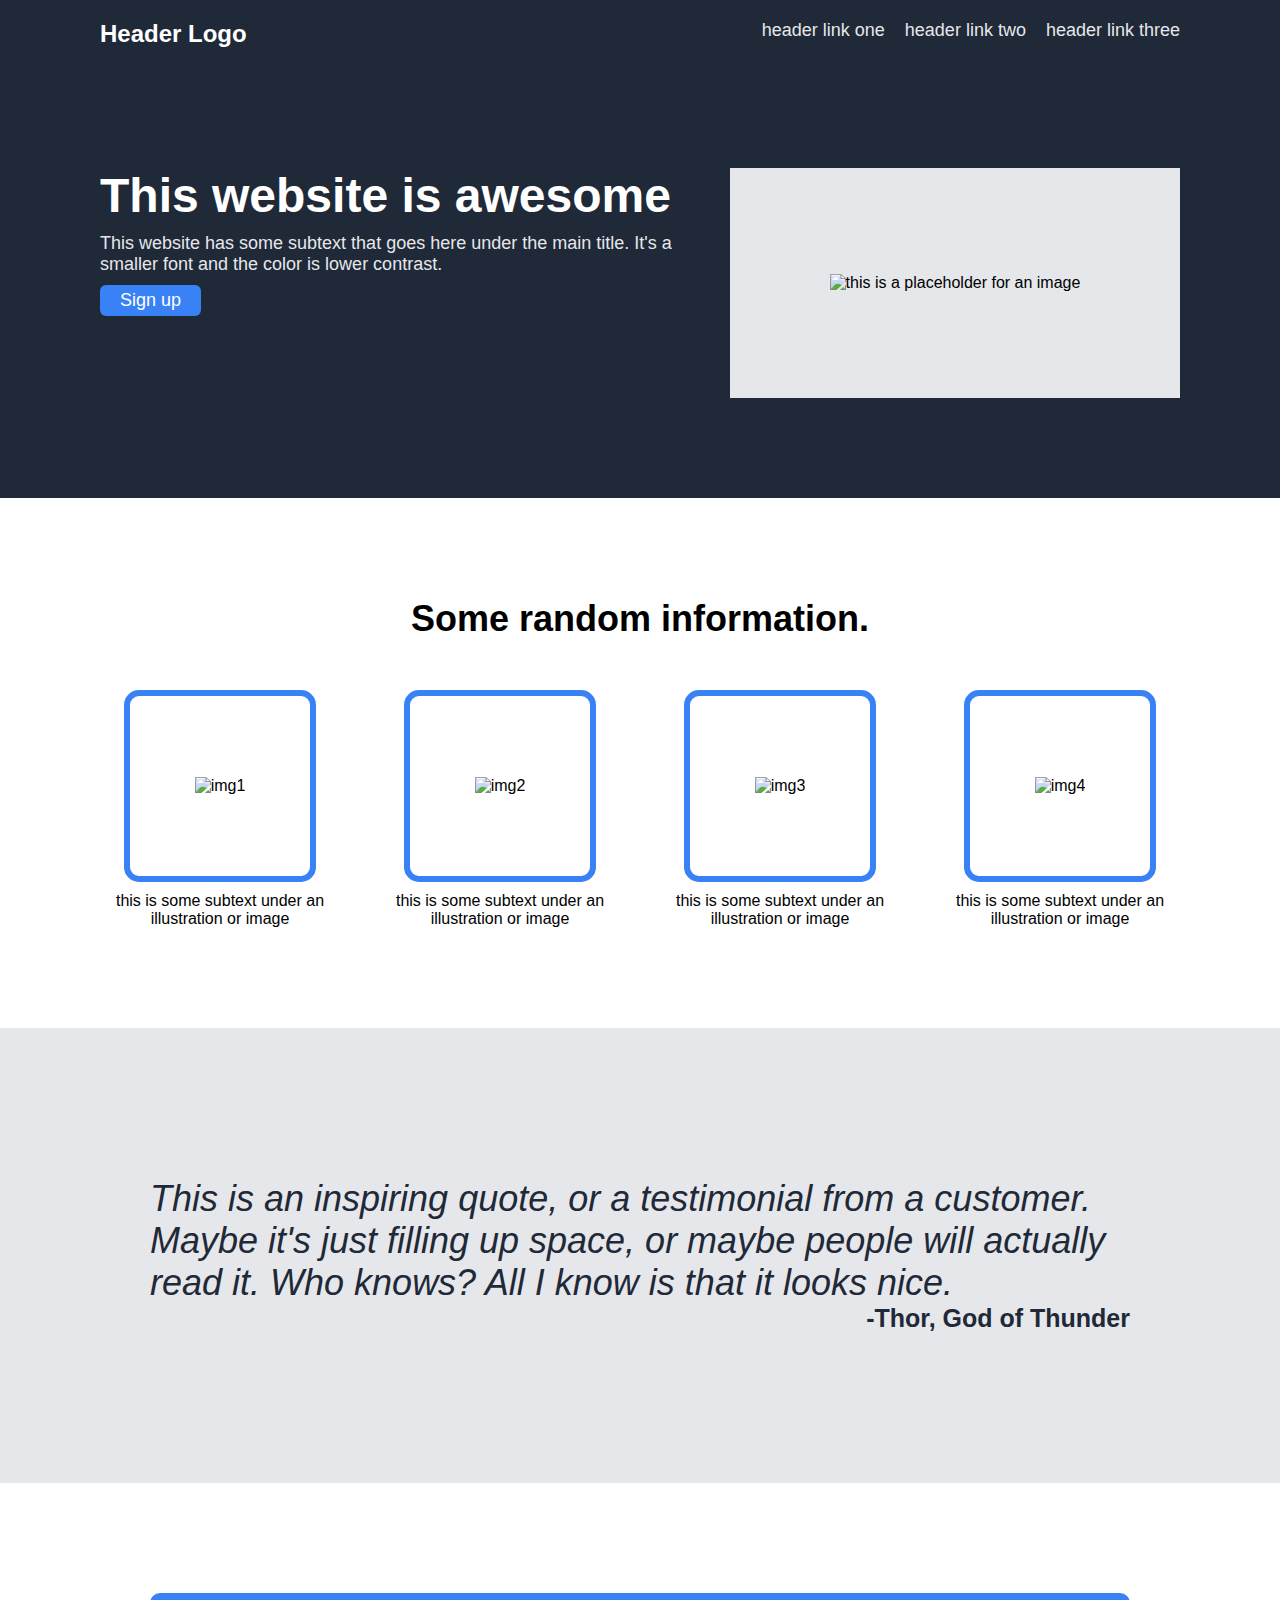
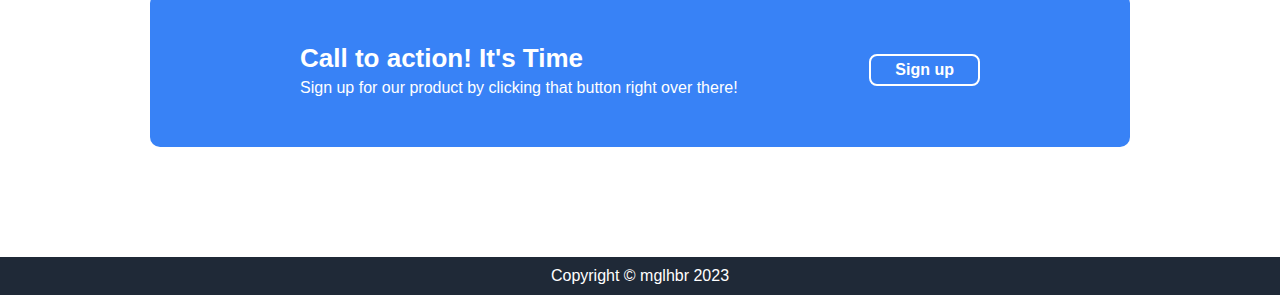
==== index.html @ b9bf5b1b "Move index file into main directory" ====
<!DOCTYPE html>
<html lang="en">
<head>
    <meta charset="UTF-8">
    <meta http-equiv="X-UA-Compatible" content="IE=edge">
    <meta name="viewport" content="width=device-width, initial-scale=1.0">
    <title>Landing Page</title>

    <link rel="stylesheet" href="style.css">
</head>
<body>
    <div class="header">
        <div class="logo">Header Logo</div>

        <div class="links">
            <a href="">header link one</a>
            <a href="">header link two</a>
            <a href="">header link three</a>
        </div>
    </div>

    <div class="c1">
        <div class="left">
            <div class="main">This website is awesome</div>
            <div class="scnd">This website has some subtext that goes here under the main title. 
            It's a smaller font and the color is lower contrast.</div>
            <div><button class="btn1">Sign up</button></div>
        </div>

        <div class="img1"><img src="" alt="this is a placeholder for an image"></div>

    </div>

    <div class="c2">
        <div class="info">Some random information.</div>

        <div class="items">
            <div class="item">
                <div class="imgs"><img src="" alt="img1"></div>
                <div class="st">this is some subtext under an illustration or image</div>
            </div>

            <div class="item">
                <div class="imgs"><img src="" alt="img2"></div>
                <div class="st">this is some subtext under an illustration or image</div>
            </div>

            <div class="item">
                <div class="imgs"><img src="" alt="img3"></div>
                <div class="st">this is some subtext under an illustration or image</div>
            </div>

            <div class="item">
                <div class="imgs"><img src="" alt="img4"></div>
                <div class="st">this is some subtext under an illustration or image</div>
            </div>
        </div>

    </div>

    <div class="c3">
        <div class="qt">
            <em>This is an inspiring quote, or a testimonial from a customer.
            Maybe it's just filling up space, or maybe people will actually read it.
            Who knows?
            All I know is that it looks nice.</em>
        </div>
        <div class="quote">-Thor, God of Thunder</div>
    </div>

    <div class="c4">
        <div class="cblue">
            <div class="left2">
                <div class="action">Call to action! It's Time</div>
                <div class="signup">Sign up for our product by clicking that button right over there!</div>
            </div>

            <div class="center"><button class="btn2">Sign up</button></div>
        </div>
    </div>

    <div class="footer">
        <div class="copyright">Copyright © mglhbr 2023</div>
    </div>

</body>
</html>
---- style.css ----
body {
    font-family: Roboto, Oxygen, Ubuntu, Cantarell, 'Open Sans', 'Helvetica Neue', sans-serif;
    margin: 0;
    min-height: 100vh;
    display: flex;
    flex-direction: column;
  }

  /*header styles*/
  .header {
    background-color: #1F2937;
    display: flex;
    padding: 20px;
    padding-left: 100px;
    padding-right: 100px;
    justify-content: space-between;
  }

  .links {
    display: flex;
    gap: 20px;
  }

  .logo {
    color: white;
    font-size: 24px;
    font-weight: bold;
  }

  a {
    /*Remove the anchor styling*/
    text-decoration: none;
    color: #E5E7EB;
    font-size: 18px;
  }

  /*container 1 styles*/
  .c1 {
    background-color: #1F2937;
    display: flex;
    padding: 100px;
    gap: 50px;
  }

  .left {
    flex: 1;
    display: flex;
    flex-direction: column;
    gap: 10px;
  }

  .main {
    font-size: 48px;
    font-weight: bolder;
    color: white;
  }

  .scnd {
    font-size: 18px;
    color: #E5E7EB;
  }

  .btn1 {
    background-color: #3882f6;
    color: white;
    border: 0;
    font-size: 18px;
    padding: 5px;
    padding-left: 20px;
    padding-right: 20px;
    border-radius: 6px;
  }

  .img1 {
    height: 230px;
    width: 450px;
    background-color: #E5E7EB;
    display: flex;
    justify-content: center;
    align-items: center;
  }
  /*container 2 styles*/
  .c2 {
    display: flex;
    padding: 100px;
    flex-direction: column;
    align-items: center;
    gap: 50px;
  }

  .info {
    font-size: 36px;
    font-weight: bolder;
    color: black;
  }

  .items {
    display: flex;
    gap: 40px;
  }

  .item {
    display: flex;
    flex-direction: column;
    align-items: center;
    gap: 10px;
  }

  .imgs {
    height: 180px;
    width: 180px;
    border-style: solid;
    border-width: 6px;
    border-color: #3882f6;
    border-radius: 15px;

    display: flex;
    justify-content: center;
    align-items: center;
  }

  .st {
    text-align: center;
  }
  
  /*container 3 styles*/
  .c3 {
    background-color: #E5E7EB;
    display: flex;
    padding: 150px;
    flex-direction: column;
  }

  .qt {
    font-size: 36px;
    font-weight: 100;
    color: #1F2937;
  }

  .quote {
    font-size: 25px;
    font-weight: bolder;
    color: #1F2937;
    text-align: end;
  }

  /*container 4 styles*/
  .c4 {
    display: flex;
    padding: 60px;
    padding-left: 100px;
    padding-right: 100px;
  }

  .cblue {
    flex: 1;
    background-color: #3882f6;
    padding: 50px;
    padding-left: 150px;
    padding-right: 150px;
    display: flex;
    border-radius: 10px;
    margin: 50px;
    gap: 50px;
  }

  .left2 {
    flex: 1;
    display: flex;
    flex-direction: column;
    gap: 5px;
  }

  .action {
    color: white;
    font-size: 26px;
    font-weight: bolder;
  }

  .signup {
    color: white;
  }

  .center {
    display: flex;
    align-items: center;
  }

  .btn2 {
    background-color: #3882f6;
    color: white;
    font-weight: bold;
    font-size: 16px;

    padding: 5px;
    padding-left: 24px;
    padding-right: 24px;
    border-style: solid;
    border-radius: 8px;
    border-width: 2px;
    border-color: white;
  }

  /*footer styles*/
  .footer {
    background-color: #1F2937;
    display: flex;
    padding: 10px;
    padding-left: 100px;
    padding-right: 100px;
    justify-content: center;
    align-items: center;
  }
  
  .copyright {
    color: white;
  }
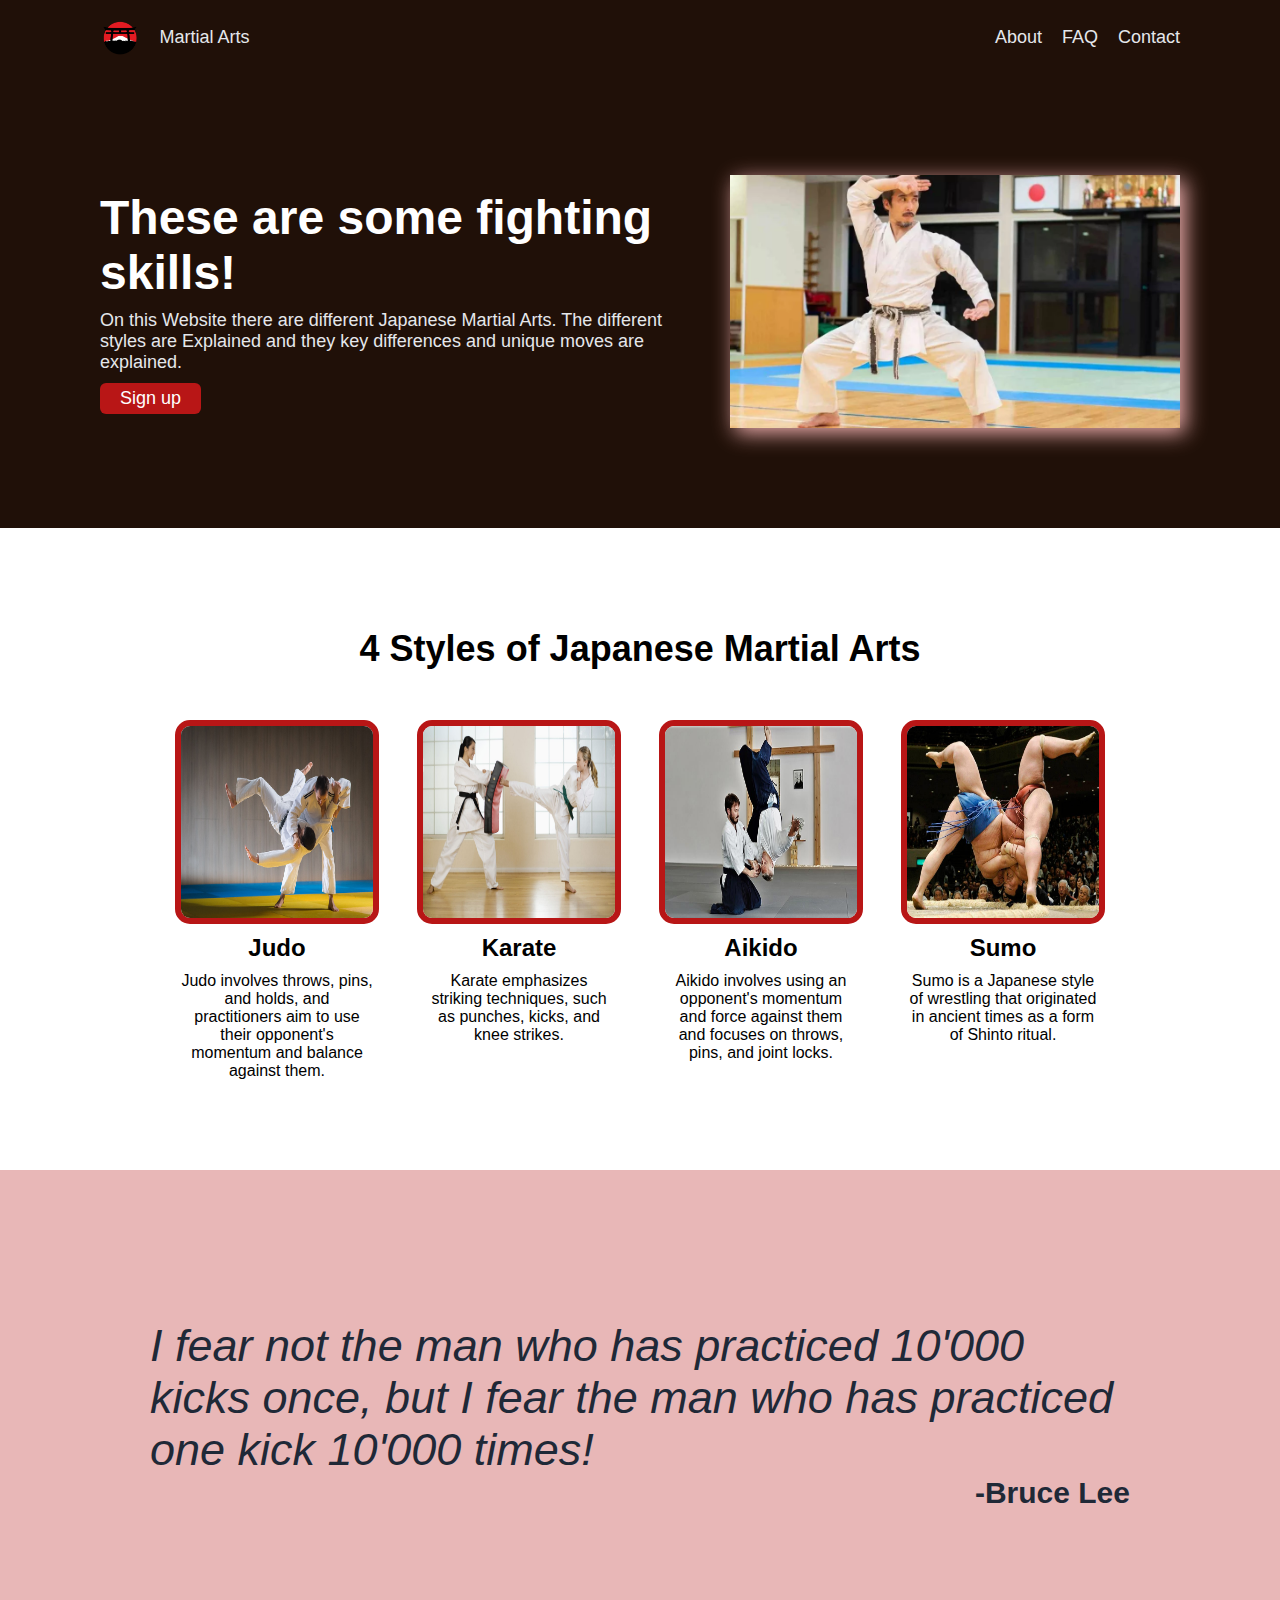
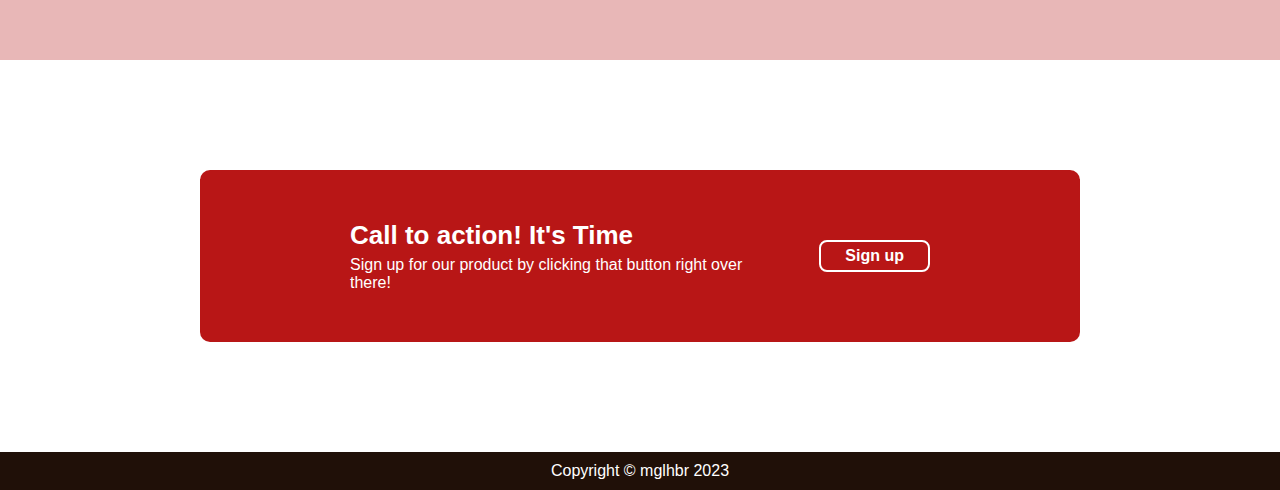
==== commit b494dea8: "Add personal styling and better responsiveness" ====
--- a/index.html
+++ b/index.html
@@ -10,49 +10,57 @@
 </head>
 <body>
     <div class="header">
-        <div class="logo">Header Logo</div>
+        <div class="ll">
+            <img src="./img/logo.png" alt="Logo" class="logo">
+            <div class="ls">Martial Arts</div>
+        </div>
 
         <div class="links">
-            <a href="">header link one</a>
-            <a href="">header link two</a>
-            <a href="">header link three</a>
+            <a href="">About</a>
+            <a href="">FAQ</a>
+            <a href="">Contact</a>
         </div>
     </div>
 
     <div class="c1">
         <div class="left">
-            <div class="main">This website is awesome</div>
-            <div class="scnd">This website has some subtext that goes here under the main title. 
-            It's a smaller font and the color is lower contrast.</div>
+            <div class="main">These are some fighting skills!</div>
+            <div class="scnd">On this Website there are different Japanese Martial Arts.
+                The different styles are Explained and they key differences and unique moves are explained.
+            </div>
             <div><button class="btn1">Sign up</button></div>
         </div>
 
-        <div class="img1"><img src="" alt="this is a placeholder for an image"></div>
+        <img src="./img/Hero.webp" alt="this is a placeholder for an image" class="img1">
 
     </div>
 
     <div class="c2">
-        <div class="info">Some random information.</div>
+        <div class="info">4 Styles of Japanese Martial Arts</div>
 
         <div class="items">
             <div class="item">
-                <div class="imgs"><img src="" alt="img1"></div>
-                <div class="st">this is some subtext under an illustration or image</div>
+                <img src="./img/judo.jpg" alt="img1" class="imgs">
+                <h2>Judo</h2>
+                <div class="st">Judo involves throws, pins, and holds, and practitioners aim to use their opponent's momentum and balance against them.</div>
             </div>
 
             <div class="item">
-                <div class="imgs"><img src="" alt="img2"></div>
-                <div class="st">this is some subtext under an illustration or image</div>
+                <img src="./img/karate.jpg" alt="img2" class="imgs">
+                <h2>Karate</h2>
+                <div class="st">Karate emphasizes striking techniques, such as punches, kicks, and knee strikes.</div>
             </div>
 
             <div class="item">
-                <div class="imgs"><img src="" alt="img3"></div>
-                <div class="st">this is some subtext under an illustration or image</div>
+                <img src="./img/aikido.jpg" alt="img3" class="imgs">
+                <h2>Aikido</h2>
+                <div class="st">Aikido involves using an opponent's momentum and force against them and focuses on throws, pins, and joint locks.</div>
             </div>
 
             <div class="item">
-                <div class="imgs"><img src="" alt="img4"></div>
-                <div class="st">this is some subtext under an illustration or image</div>
+                <img src="./img/sumo.jpg" alt="img4" class="imgs">
+                <h2>Sumo</h2>
+                <div class="st">Sumo is a Japanese style of wrestling that originated in ancient times as a form of Shinto ritual.</div>
             </div>
         </div>
 
@@ -60,12 +68,11 @@
 
     <div class="c3">
         <div class="qt">
-            <em>This is an inspiring quote, or a testimonial from a customer.
-            Maybe it's just filling up space, or maybe people will actually read it.
-            Who knows?
-            All I know is that it looks nice.</em>
+            <em>I fear not the man who has practiced <strong>10'000 kicks once</strong>, 
+                but I fear the man who has practiced <strong>one kick 10'000 times</strong>!
+            </em>
         </div>
-        <div class="quote">-Thor, God of Thunder</div>
+        <div class="quote">-Bruce Lee</div>
     </div>
 
     <div class="c4">
--- a/style.css
+++ b/style.css
@@ -8,23 +8,35 @@
 
   /*header styles*/
   .header {
-    background-color: #1F2937;
+    background-color: #201008;
     display: flex;
     padding: 20px;
     padding-left: 100px;
     padding-right: 100px;
     justify-content: space-between;
+    gap: 20px;
   }
 
   .links {
     display: flex;
     gap: 20px;
+    align-items: center;
+  }
+
+  .ll {
+    display: flex;
+    align-items: center;
+    gap: 20px;
+  }
+
+  .ls {
+    color: #E5E7EB;
+    font-size: 18px;
   }
 
   .logo {
-    color: white;
-    font-size: 24px;
-    font-weight: bold;
+    width: auto;
+    height: 35px;
   }
 
   a {
@@ -36,10 +48,13 @@
 
   /*container 1 styles*/
   .c1 {
-    background-color: #1F2937;
+    background-color: #201008;
     display: flex;
     padding: 100px;
     gap: 50px;
+    flex-wrap: wrap;
+    align-items: center;
+    justify-content: center;
   }
 
   .left {
@@ -61,7 +76,7 @@
   }
 
   .btn1 {
-    background-color: #3882f6;
+    background-color: #b81616;
     color: white;
     border: 0;
     font-size: 18px;
@@ -72,13 +87,17 @@
   }
 
   .img1 {
-    height: 230px;
+    height: 253px;
     width: 450px;
     background-color: #E5E7EB;
     display: flex;
     justify-content: center;
     align-items: center;
-  }
+    flex-shrink: 0;
+
+    box-shadow: 5px 5px 20px rgb(241, 177, 177);
+  }
+
   /*container 2 styles*/
   .c2 {
     display: flex;
@@ -92,11 +111,14 @@
     font-size: 36px;
     font-weight: bolder;
     color: black;
+    text-align: center;
   }
 
   .items {
     display: flex;
-    gap: 40px;
+    gap: 50px;
+    flex-wrap: wrap;
+    justify-content: center;
   }
 
   .item {
@@ -104,17 +126,23 @@
     flex-direction: column;
     align-items: center;
     gap: 10px;
+    height: 350px;
+    width: 192px;
+  }
+
+  h2 {
+   margin: 0; 
   }
 
   .imgs {
-    height: 180px;
-    width: 180px;
+    height: 192px;
+    width: 192px;
     border-style: solid;
     border-width: 6px;
-    border-color: #3882f6;
+    border-color: #b81616;
     border-radius: 15px;
 
-    display: flex;
+    flex: none;
     justify-content: center;
     align-items: center;
   }
@@ -125,20 +153,20 @@
   
   /*container 3 styles*/
   .c3 {
-    background-color: #E5E7EB;
+    background-color: #e8b7b7;
     display: flex;
     padding: 150px;
     flex-direction: column;
   }
 
   .qt {
-    font-size: 36px;
+    font-size: 45px;
     font-weight: 100;
     color: #1F2937;
   }
 
   .quote {
-    font-size: 25px;
+    font-size: 30px;
     font-weight: bolder;
     color: #1F2937;
     text-align: end;
@@ -148,13 +176,13 @@
   .c4 {
     display: flex;
     padding: 60px;
-    padding-left: 100px;
-    padding-right: 100px;
+    padding-left: 150px;
+    padding-right: 150px;
   }
 
   .cblue {
     flex: 1;
-    background-color: #3882f6;
+    background-color: #b81616;
     padding: 50px;
     padding-left: 150px;
     padding-right: 150px;
@@ -162,6 +190,7 @@
     border-radius: 10px;
     margin: 50px;
     gap: 50px;
+    flex-wrap: wrap;
   }
 
   .left2 {
@@ -187,7 +216,7 @@
   }
 
   .btn2 {
-    background-color: #3882f6;
+    background-color: #b81616;
     color: white;
     font-weight: bold;
     font-size: 16px;
@@ -199,11 +228,13 @@
     border-radius: 8px;
     border-width: 2px;
     border-color: white;
+
+    flex: none;
   }
 
   /*footer styles*/
   .footer {
-    background-color: #1F2937;
+    background-color: #201008;
     display: flex;
     padding: 10px;
     padding-left: 100px;
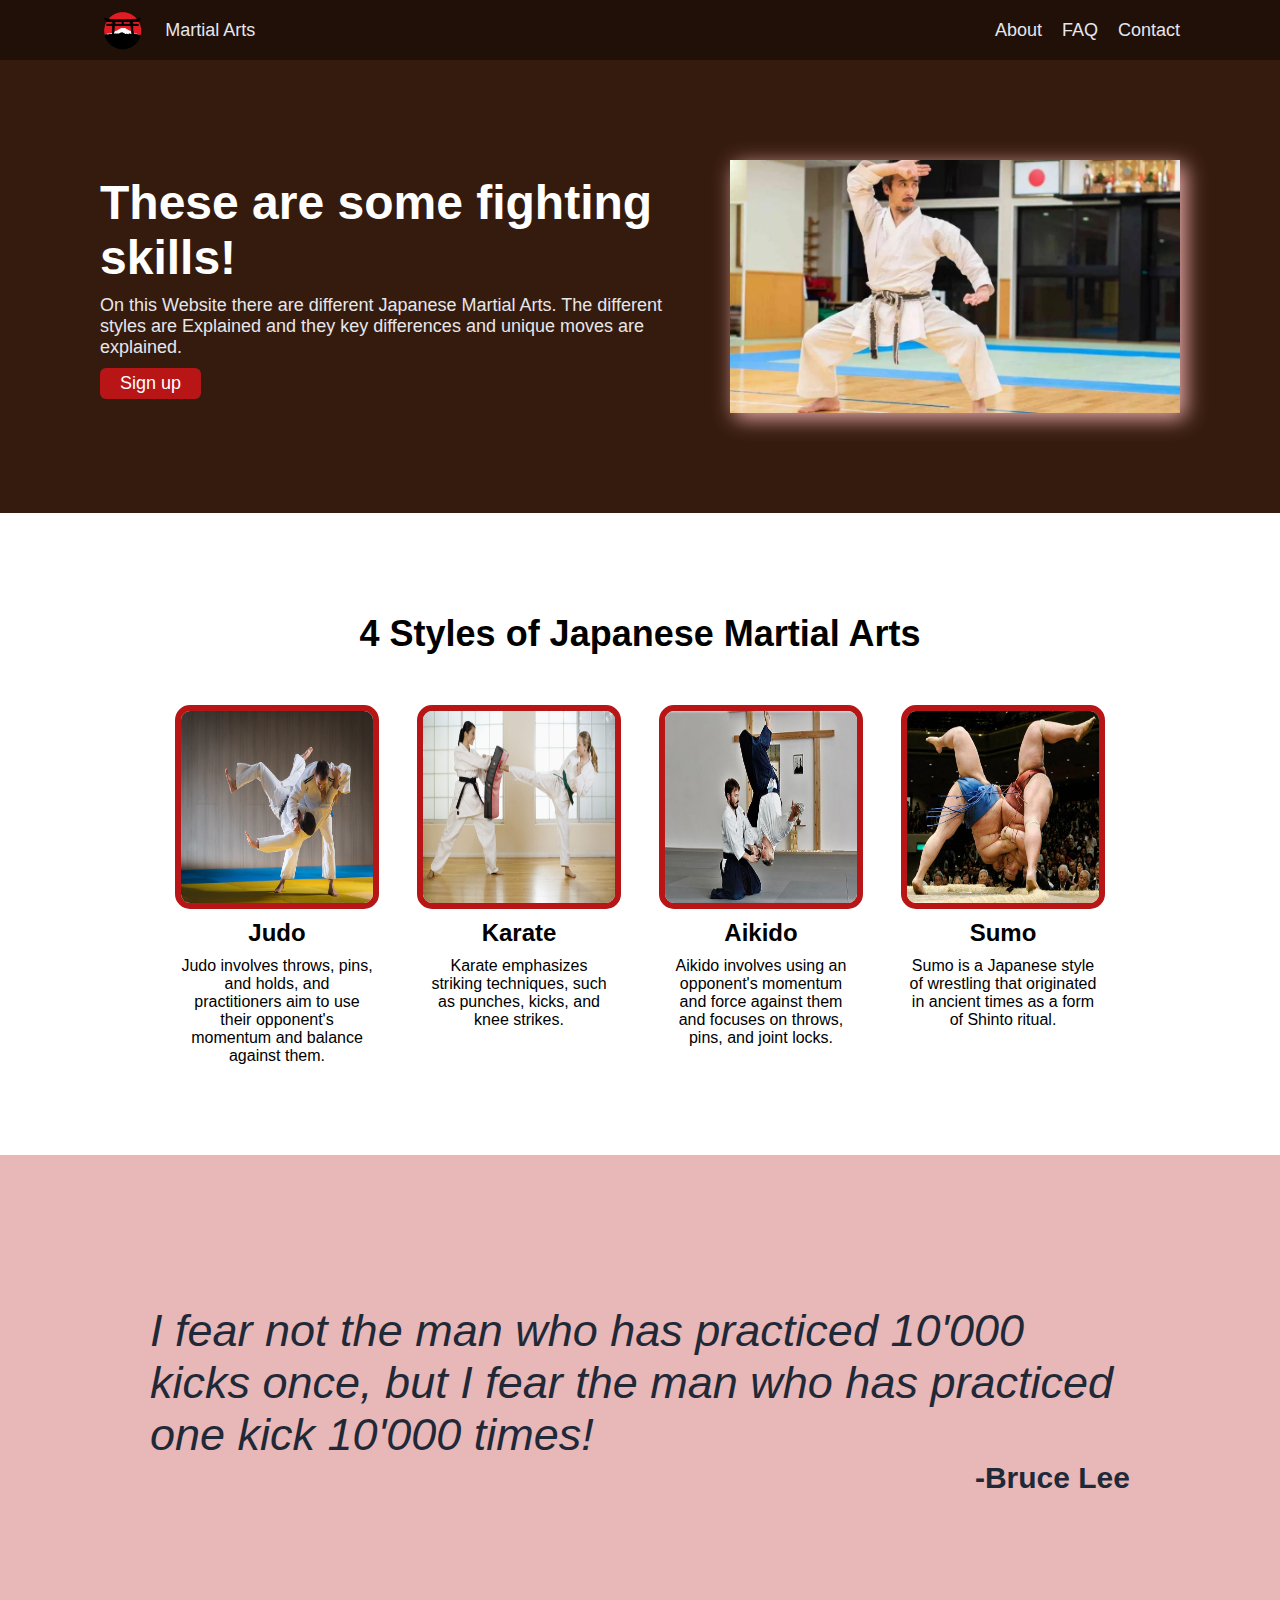
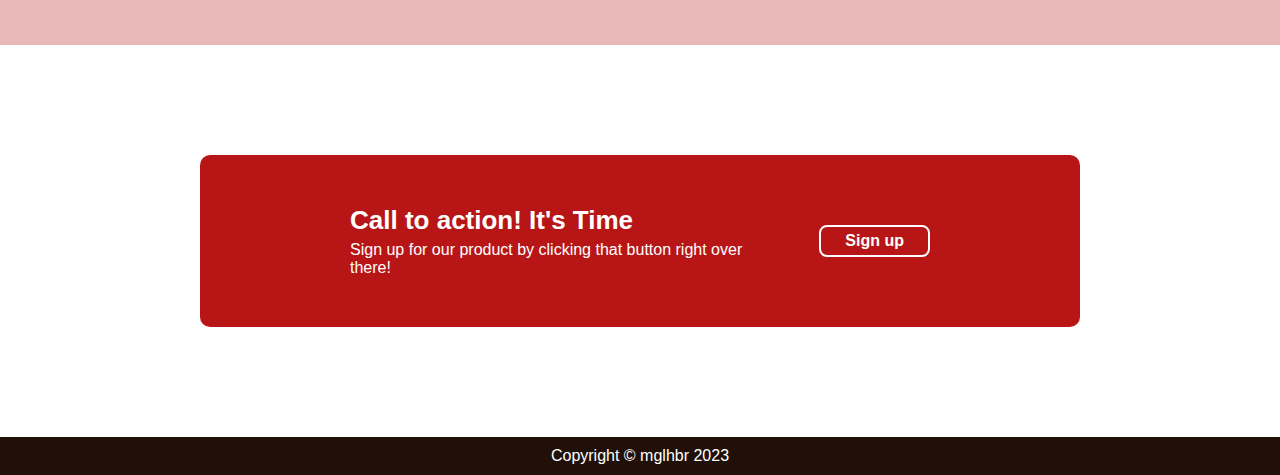
==== commit 0b1b2ae6: "Add sticky header" ====
--- a/index.html
+++ b/index.html
@@ -9,7 +9,7 @@
     <link rel="stylesheet" href="style.css">
 </head>
 <body>
-    <div class="header">
+    <div class="header sticky">
         <div class="ll">
             <img src="./img/logo.png" alt="Logo" class="logo">
             <div class="ls">Martial Arts</div>
--- a/style.css
+++ b/style.css
@@ -10,17 +10,21 @@
   .header {
     background-color: #201008;
     display: flex;
-    padding: 20px;
+    padding: 10px;
     padding-left: 100px;
-    padding-right: 100px;
+    padding-right: 190px;
     justify-content: space-between;
+    gap: 50px;
+    flex: auto;
+  }
+
+  .links {
+    display: flex;
     gap: 20px;
-  }
-
-  .links {
-    display: flex;
-    gap: 20px;
-    align-items: center;
+    align-items: center;
+
+    /*because of header problems*/
+    margin-right: 200px;
   }
 
   .ll {
@@ -36,7 +40,7 @@
 
   .logo {
     width: auto;
-    height: 35px;
+    height: 40px;
   }
 
   a {
@@ -46,11 +50,20 @@
     font-size: 18px;
   }
 
+  /*makes header sticky*/
+  .sticky {
+    position: fixed;
+    top: 0;
+    align-items: center;
+    width: 100%;
+  }
+
   /*container 1 styles*/
   .c1 {
-    background-color: #201008;
+    background-color: #351b0e;
     display: flex;
     padding: 100px;
+    padding-top: 160px;
     gap: 50px;
     flex-wrap: wrap;
     align-items: center;
